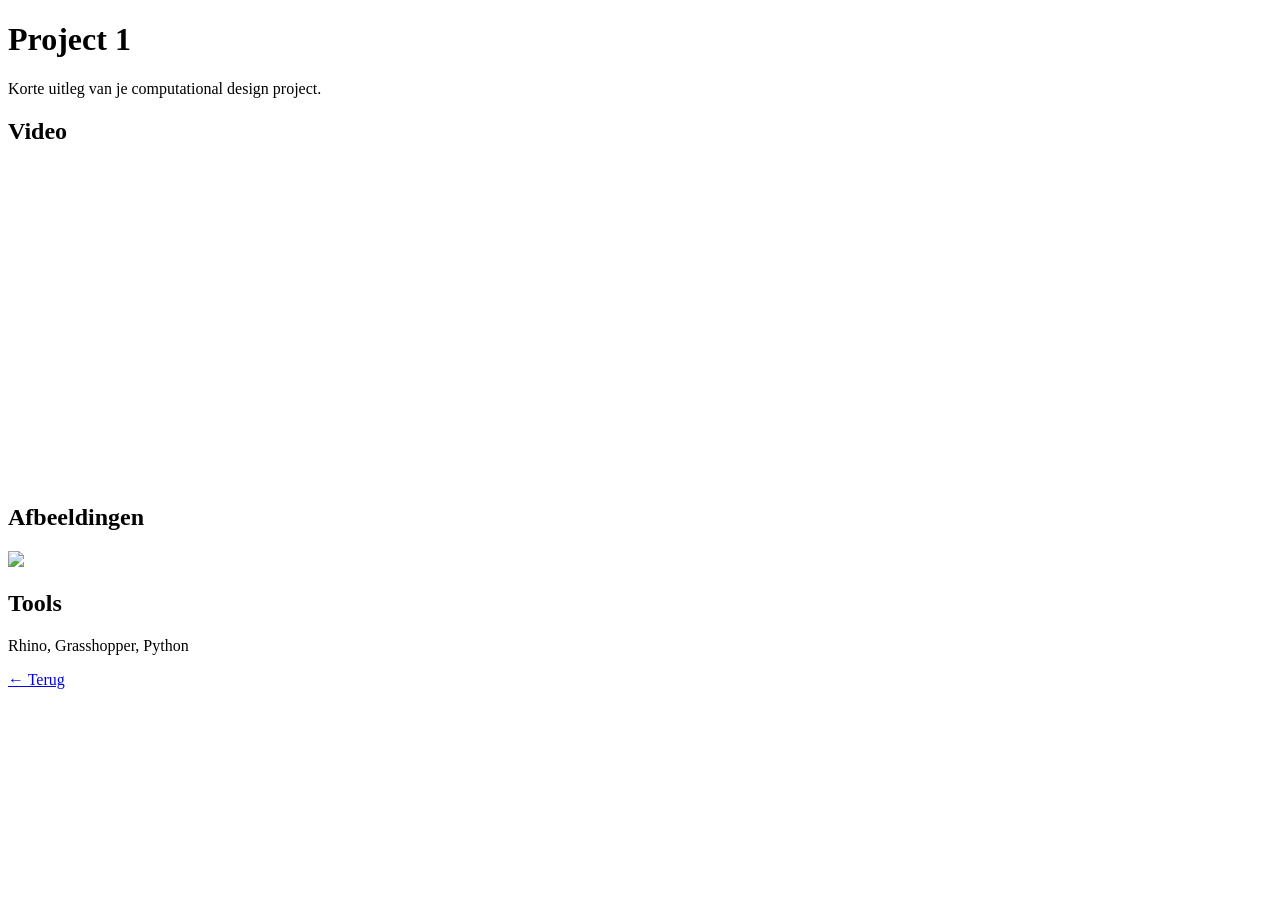
==== projects/project1.html @ 40ec06c2 "Create project1.html" ====
<!DOCTYPE html>
<html>
<head>
  <title>Project 1</title>
  <link rel="../style.css">
</head>
<body>

<h1>Project 1</h1>

<p>Korte uitleg van je computational design project.</p>

<h2>Video</h2>

<iframe width="560" height="315"
src="https://www.youtube.com/embed/VIDEO_ID"
frameborder="0" allowfullscreen></iframe>

<h2>Afbeeldingen</h2>
<img src="../images/project1.jpg" width="500">

<h2>Tools</h2>
<p>Rhino, Grasshopper, Python</p>

<a href="../index.html">← Terug</a>

</body>
</html>
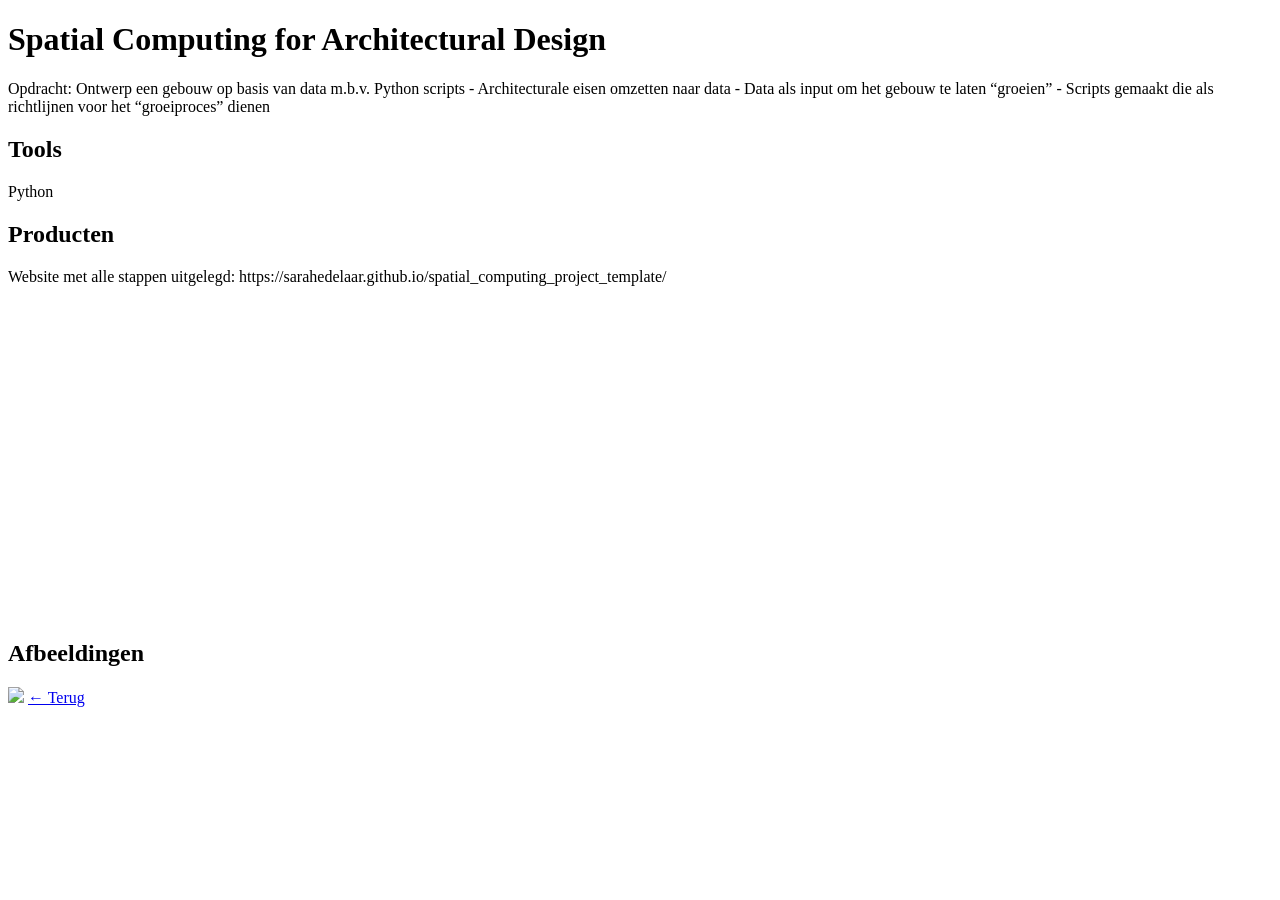
==== commit 2f08cf07: "Update project1.html" ====
--- a/projects/project1.html
+++ b/projects/project1.html
@@ -6,11 +6,24 @@
 </head>
 <body>
 
-<h1>Project 1</h1>
+<h1>Spatial Computing for Architectural Design</h1>
 
-<p>Korte uitleg van je computational design project.</p>
+<p>Opdracht: Ontwerp een gebouw op basis van data m.b.v. Python scripts
 
-<h2>Video</h2>
+- Architecturale eisen omzetten naar data 
+- Data als input om het gebouw te laten “groeien”
+- Scripts gemaakt die als richtlijnen voor het “groeiproces” dienen
+
+</p>
+
+<h2>Tools</h2>
+<p>Python</p>
+  
+<h2>Producten</h2>
+
+<p></p>Website met alle stappen uitgelegd:
+https://sarahedelaar.github.io/spatial_computing_project_template/ </p>
+
 
 <iframe width="560" height="315"
 src="https://www.youtube.com/embed/VIDEO_ID"
@@ -19,9 +32,6 @@
 <h2>Afbeeldingen</h2>
 <img src="../images/project1.jpg" width="500">
 
-<h2>Tools</h2>
-<p>Rhino, Grasshopper, Python</p>
-
 <a href="../index.html">← Terug</a>
 
 </body>
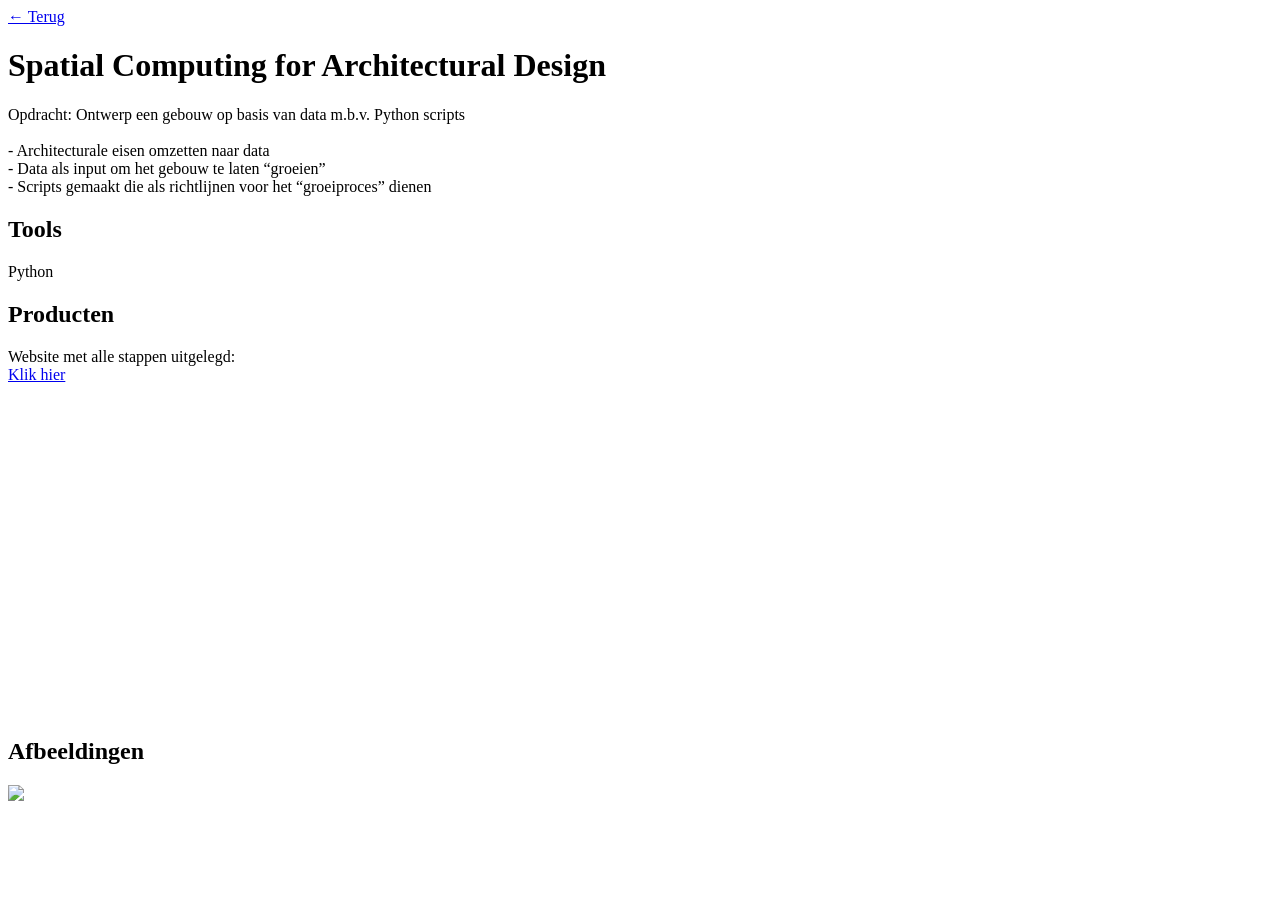
==== commit b9d63dcd: "Update project1.html" ====
--- a/projects/project1.html
+++ b/projects/project1.html
@@ -1,5 +1,6 @@
 <!DOCTYPE html>
 <html>
+<a href="../index.html">← Terug</a>
 <head>
   <title>Project 1</title>
   <link rel="../style.css">
@@ -8,21 +9,20 @@
 
 <h1>Spatial Computing for Architectural Design</h1>
 
-<p>Opdracht: Ontwerp een gebouw op basis van data m.b.v. Python scripts
-
-- Architecturale eisen omzetten naar data 
-- Data als input om het gebouw te laten “groeien”
-- Scripts gemaakt die als richtlijnen voor het “groeiproces” dienen
-
-</p>
+<p>Opdracht: Ontwerp een gebouw op basis van data m.b.v. Python scripts<br>
+<br>
+- Architecturale eisen omzetten naar data<br>
+- Data als input om het gebouw te laten “groeien”<br>
+- Scripts gemaakt die als richtlijnen voor het “groeiproces” dienen</p>
 
 <h2>Tools</h2>
 <p>Python</p>
   
 <h2>Producten</h2>
 
-<p></p>Website met alle stappen uitgelegd:
-https://sarahedelaar.github.io/spatial_computing_project_template/ </p>
+<p></p>Website met alle stappen uitgelegd:<br>
+<a href="https://sarahedelaar.github.io/spatial_computing_project_template/ 
+">Klik hier</a> </p>
 
 
 <iframe width="560" height="315"
@@ -32,7 +32,5 @@
 <h2>Afbeeldingen</h2>
 <img src="../images/project1.jpg" width="500">
 
-<a href="../index.html">← Terug</a>
-
 </body>
 </html>
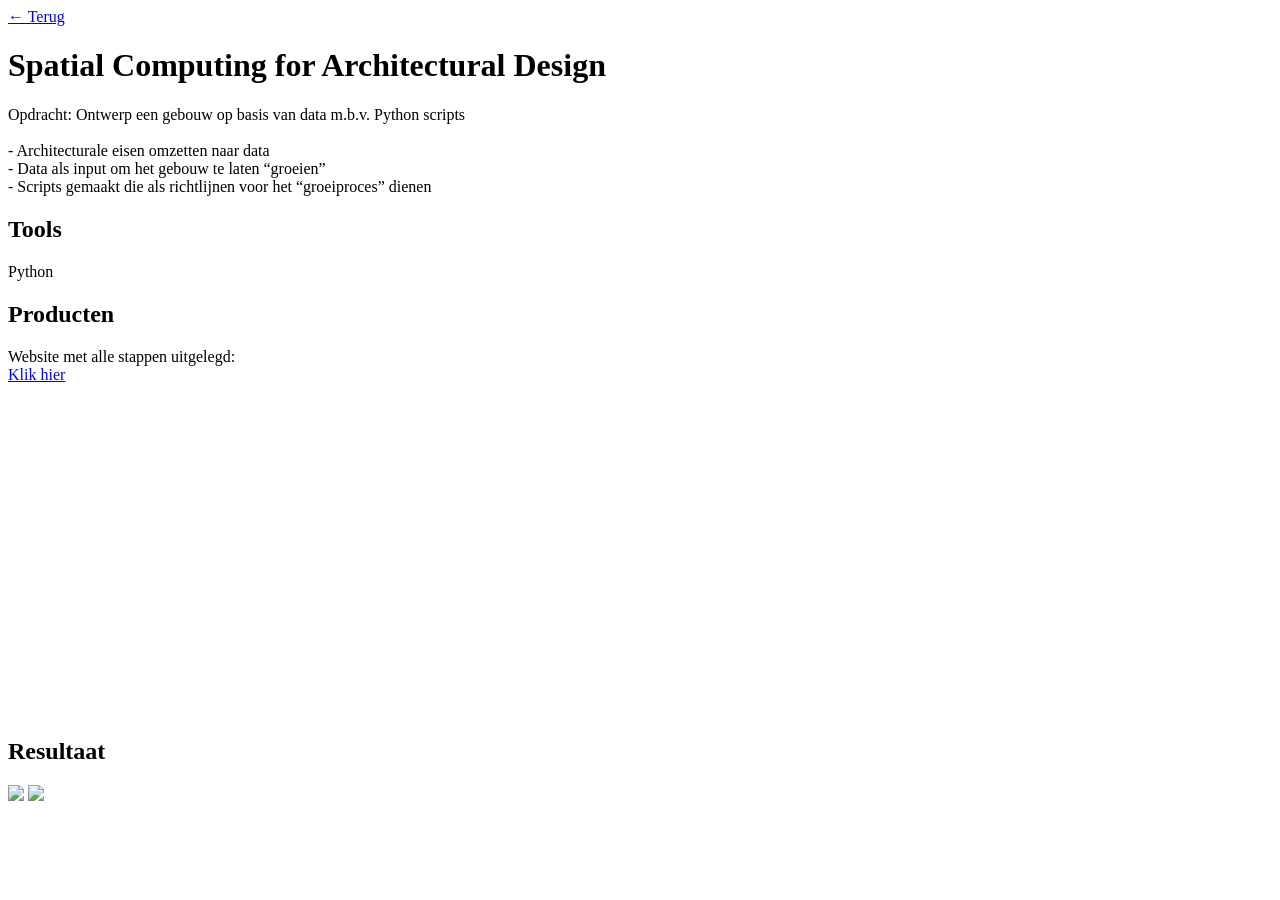
==== commit 2180118b: "Update project1.html" ====
--- a/projects/project1.html
+++ b/projects/project1.html
@@ -26,11 +26,13 @@
 
 
 <iframe width="560" height="315"
-src="https://www.youtube.com/embed/VIDEO_ID"
+src="https://youtu.be/pTZsxZvQ034"
 frameborder="0" allowfullscreen></iframe>
 
-<h2>Afbeeldingen</h2>
-<img src="../images/project1.jpg" width="500">
+<h2>Resultaat</h2>
+<img src="../images/SpatialComputing_Result" width="500">
+
+<img src="../images/SpatialComputing_Poster" width="500">
 
 </body>
 </html>
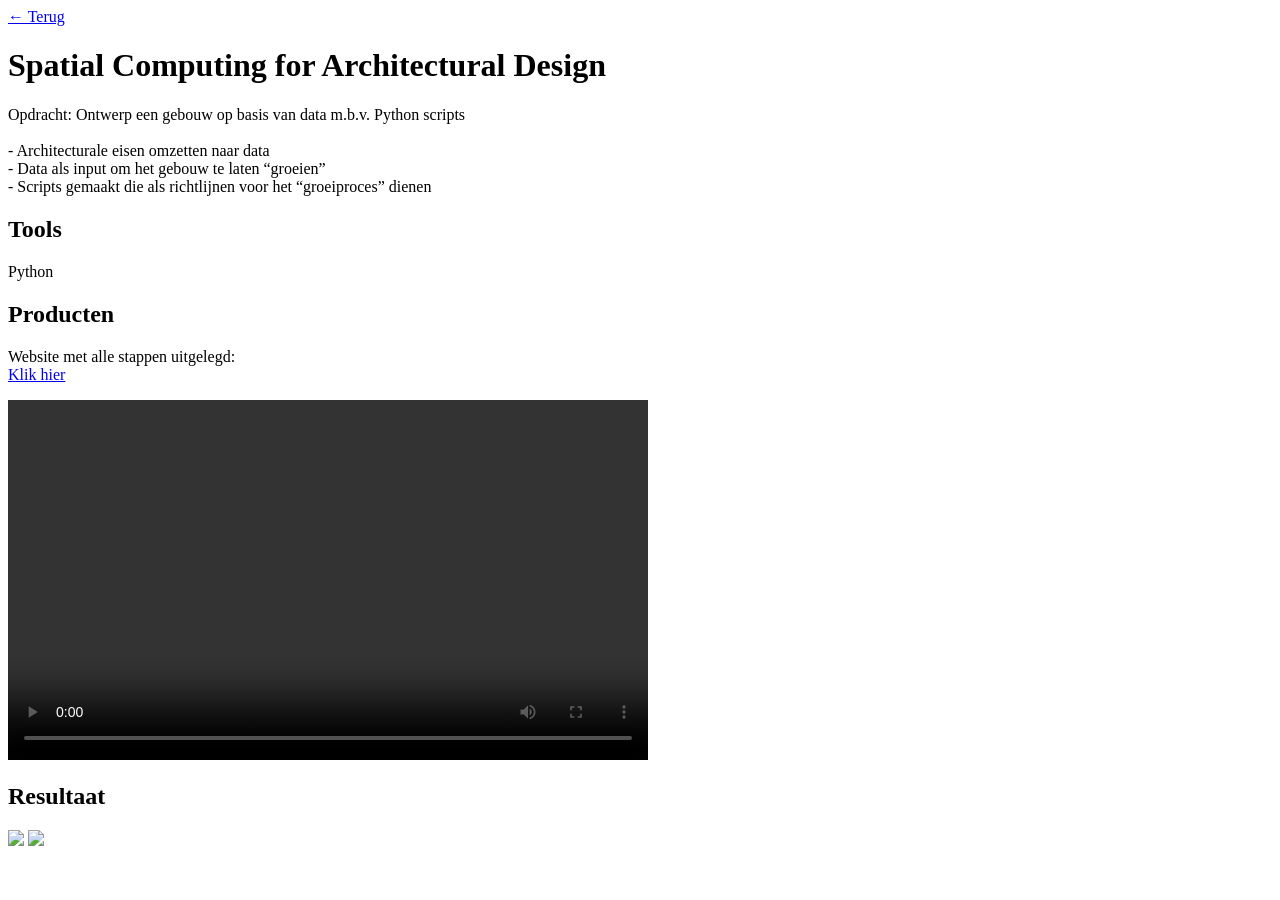
==== commit c39f9816: "Update project1.html" ====
--- a/projects/project1.html
+++ b/projects/project1.html
@@ -25,9 +25,9 @@
 ">Klik hier</a> </p>
 
 
-<iframe width="560" height="315"
-src="https://youtu.be/pTZsxZvQ034"
-frameborder="0" allowfullscreen></iframe>
+<video width="640" height="360" controls>
+  <source src="../videos/gif_final_massing_Trim.mp4" type="video/mp4">
+</video>
 
 <h2>Resultaat</h2>
 <img src="../images/SpatialComputing_Result" width="500">
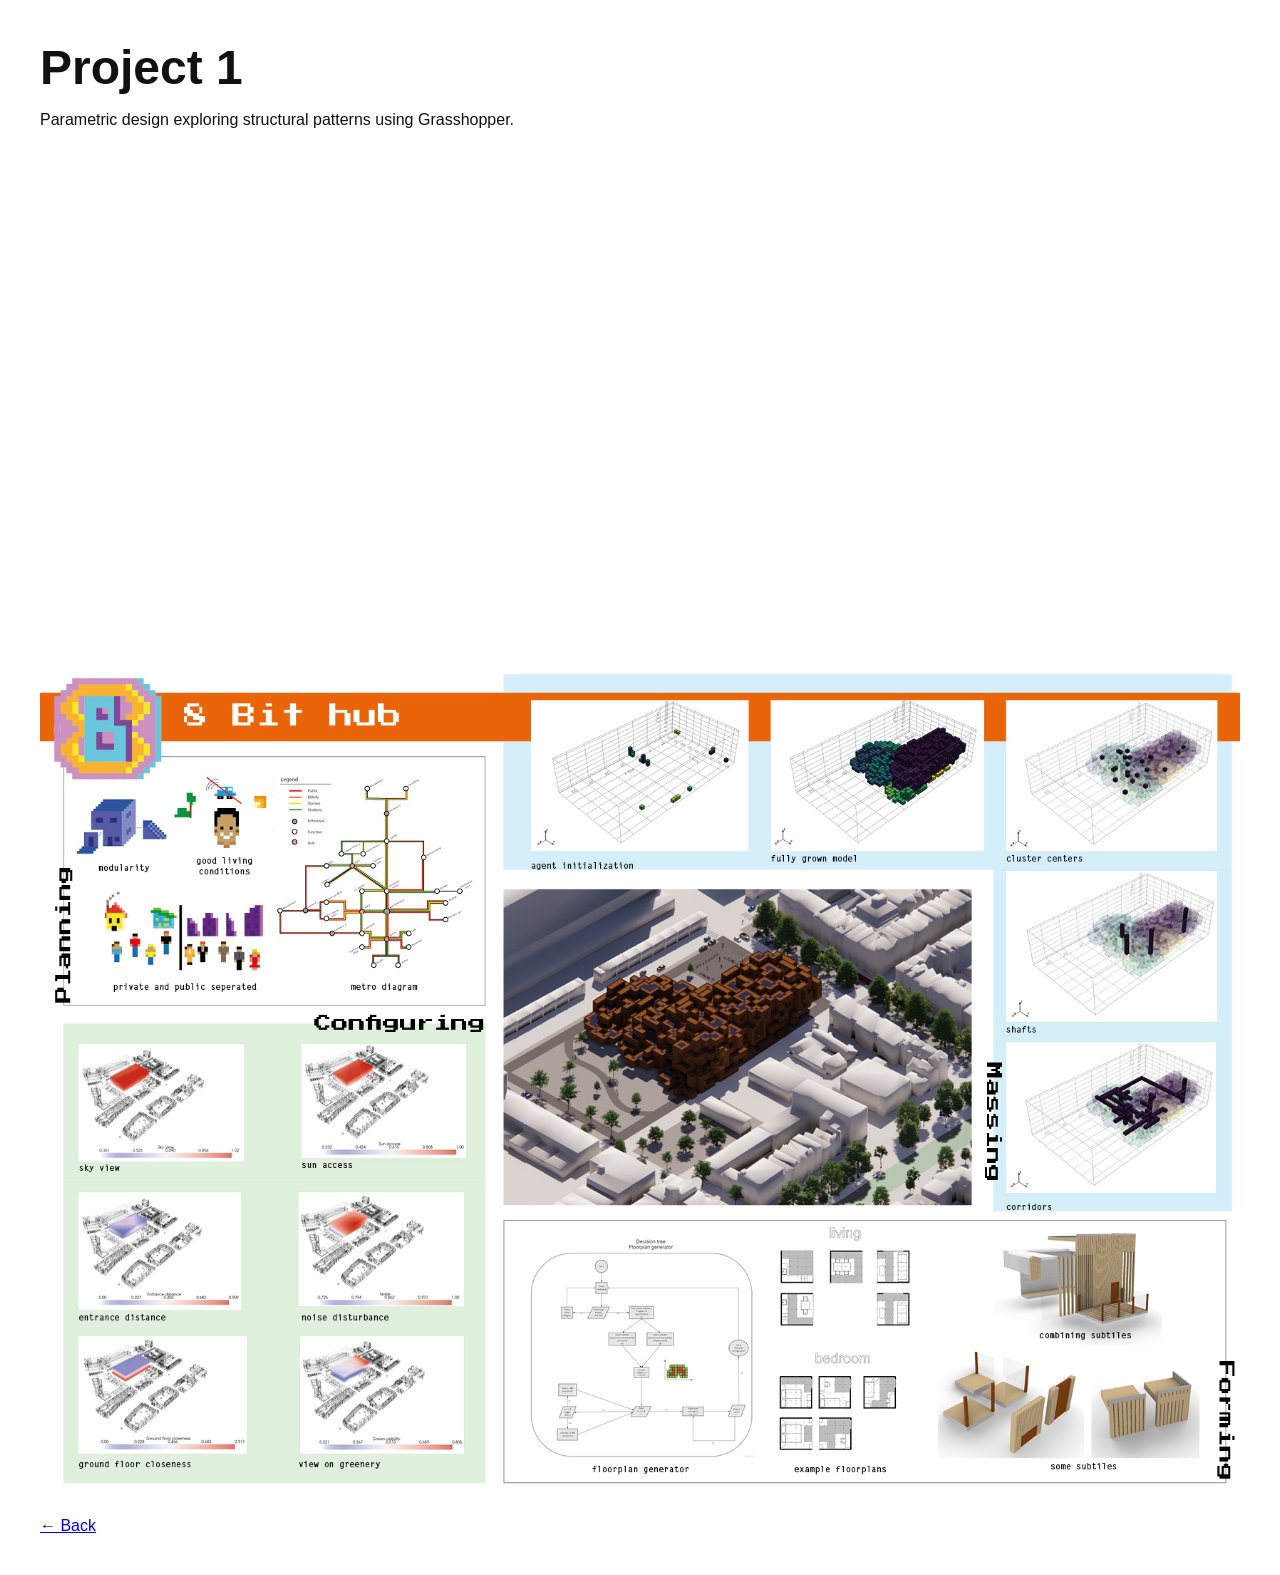
==== commit 10228639: "Update project1.html" ====
--- a/projects/project1.html
+++ b/projects/project1.html
@@ -1,38 +1,29 @@
 <!DOCTYPE html>
 <html>
-<a href="../index.html">← Terug</a>
 <head>
   <title>Project 1</title>
-  <link rel="../style.css">
+  <link rel="stylesheet" href="../style.css">
 </head>
 <body>
 
-<h1>Spatial Computing for Architectural Design</h1>
+<h1>Project 1</h1>
 
-<p>Opdracht: Ontwerp een gebouw op basis van data m.b.v. Python scripts<br>
-<br>
-- Architecturale eisen omzetten naar data<br>
-- Data als input om het gebouw te laten “groeien”<br>
-- Scripts gemaakt die als richtlijnen voor het “groeiproces” dienen</p>
+<p>
+Parametric design exploring structural patterns using Grasshopper.
+</p>
 
-<h2>Tools</h2>
-<p>Python</p>
-  
-<h2>Producten</h2>
+<iframe width="100%" height="500"
+src="https://www.youtube.com/embed/VIDEO_ID"
+frameborder="0" allowfullscreen>
+</iframe>
 
-<p></p>Website met alle stappen uitgelegd:<br>
-<a href="https://sarahedelaar.github.io/spatial_computing_project_template/ 
-">Klik hier</a> </p>
+<br><br>
 
+<img src="../images/SpatialComputing_Poster.jpg" width="100%">
 
-<video width="640" height="360" controls>
-  <source src="../videos/gif_final_massing_Trim.mp4" type="video/mp4">
-</video>
+<br><br>
 
-<h2>Resultaat</h2>
-<img src="../images/SpatialComputing_Result" width="500">
-
-<img src="../images/SpatialComputing_Poster" width="500">
+<a href="../index.html">← Back</a>
 
 </body>
 </html>
--- a/style.css
+++ b/style.css
@@ -0,0 +1,47 @@
+body {
+  font-family: Arial, sans-serif;
+  margin: 40px;
+  background: #ffffff;
+  color: #111;
+}
+
+h1 {
+  font-size: 48px;
+  margin-bottom: 0;
+}
+
+.subtitle {
+  color: #777;
+  margin-bottom: 40px;
+}
+
+.grid {
+  display: grid;
+  grid-template-columns: repeat(auto-fit, minmax(300px, 1fr));
+  gap: 20px;
+}
+
+.card {
+  position: relative;
+  overflow: hidden;
+}
+
+.card img {
+  width: 100%;
+  display: block;
+}
+
+.overlay {
+  position: absolute;
+  bottom: 0;
+  background: rgba(0,0,0,0.6);
+  color: white;
+  width: 100%;
+  padding: 10px;
+  opacity: 0;
+  transition: 0.3s;
+}
+
+.card:hover .overlay {
+  opacity: 1;
+}
